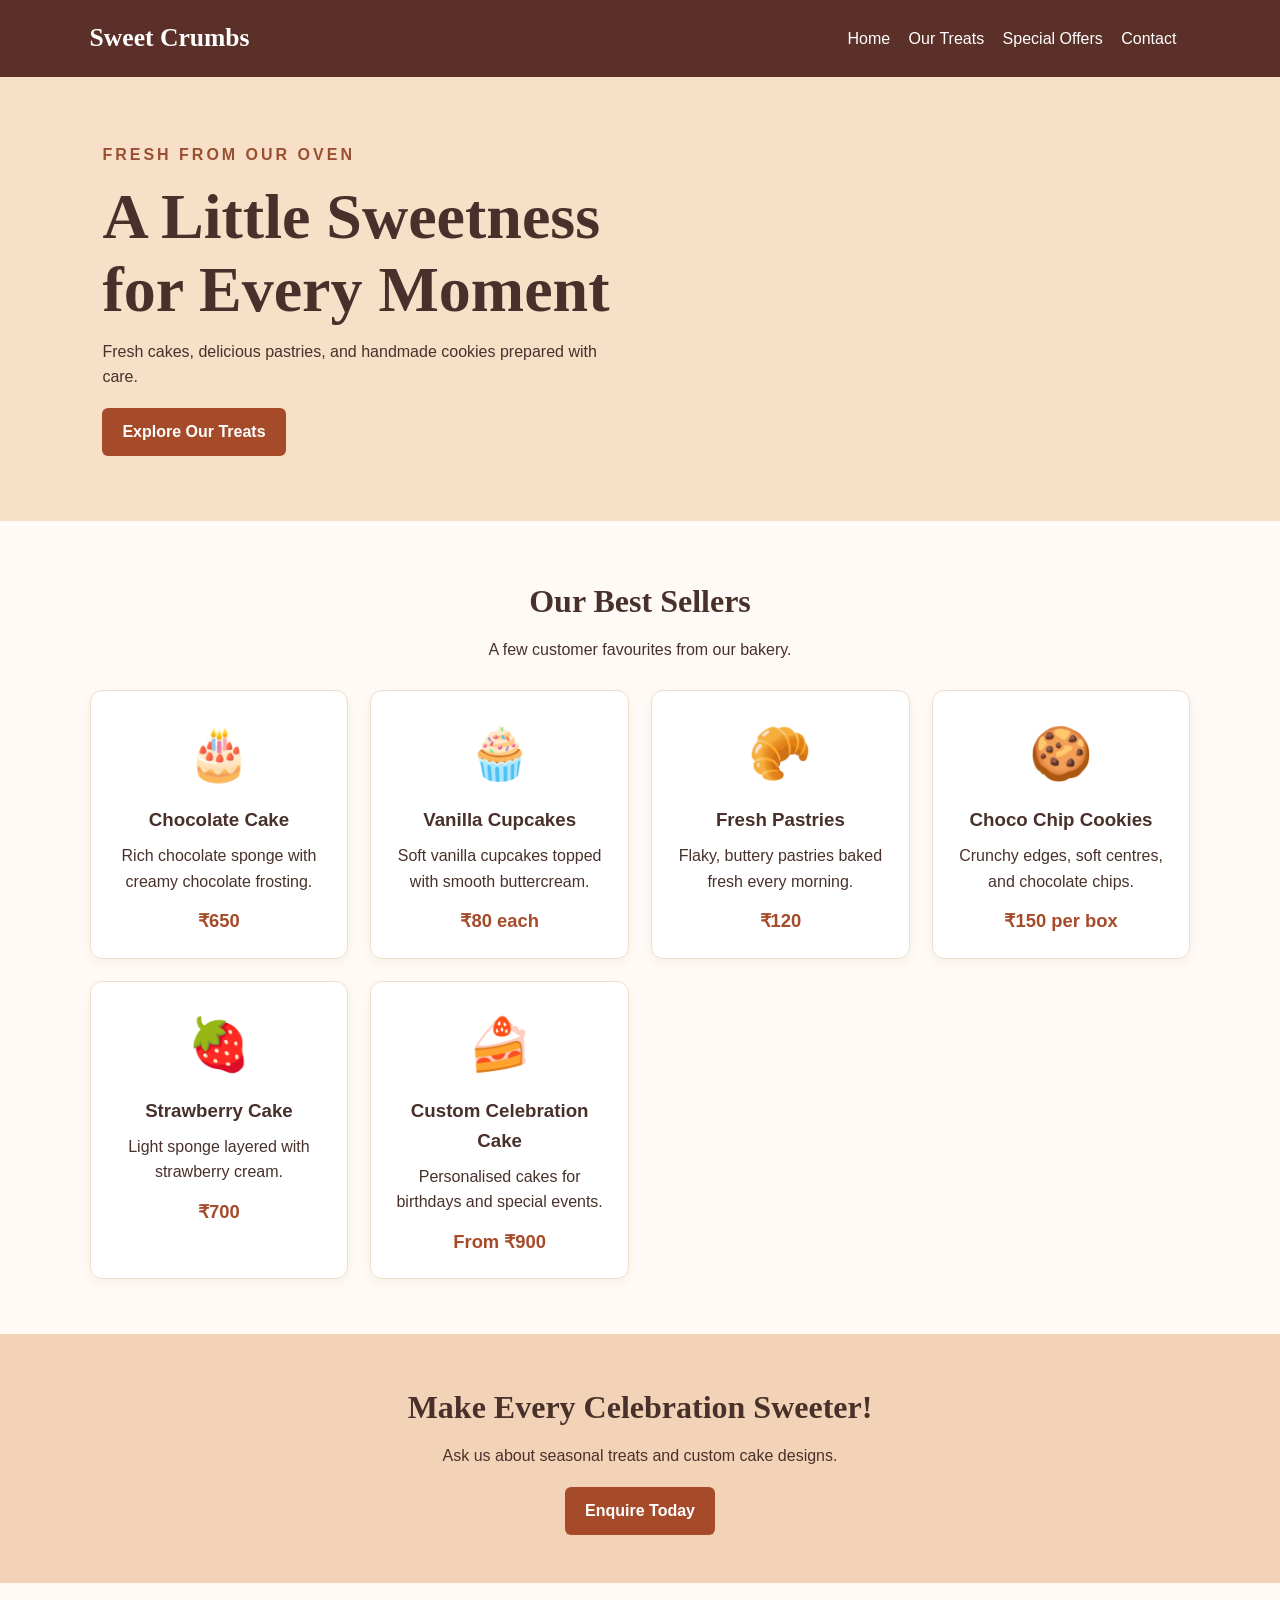
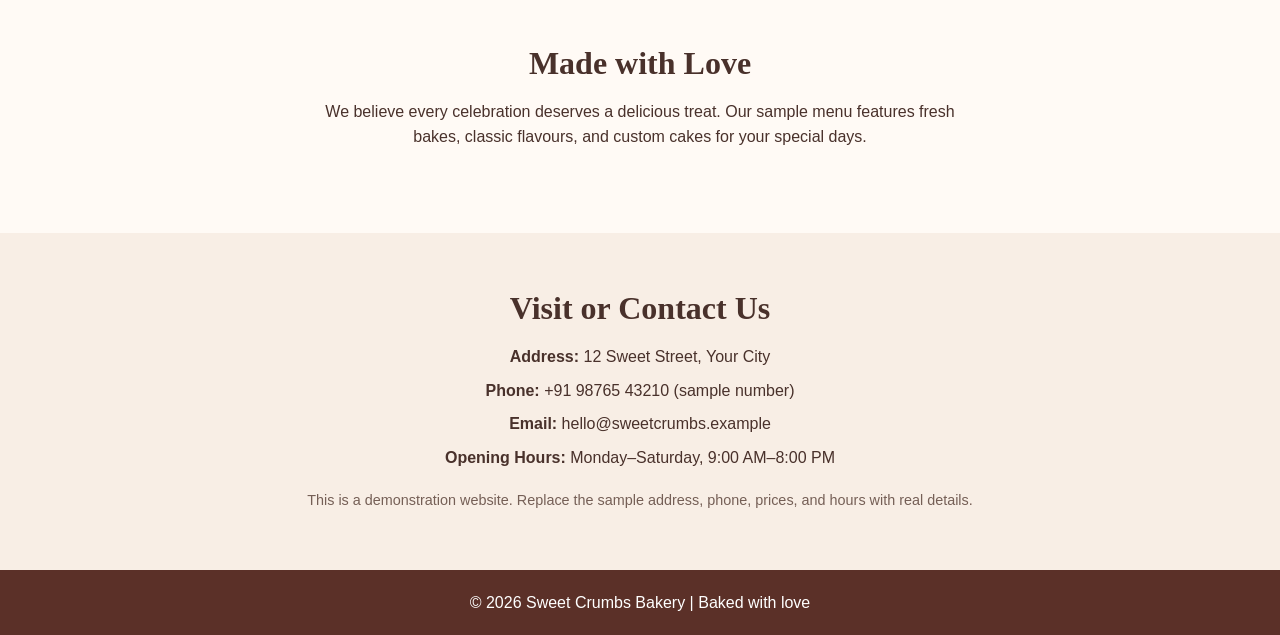
==== index.html @ 8edf2124 "Bakery Website" ====
<!DOCTYPE html>
<html lang="en">
<head>
    <meta charset="UTF-8">
    <meta name="viewport" content="width=device-width, initial-scale=1.0">
    <title>Sweet Crumbs Bakery</title>
    <link rel="stylesheet" href="style.css">
</head>
<body>
    <header class="header">
        <nav class="navbar">
            <a class="logo" href="#home">Sweet Crumbs</a>
            <div>
                <a href="#home">Home</a>
                <a href="#products">Our Treats</a>
                <a href="#offers">Special Offers</a>
                <a href="#contact">Contact</a>
            </div>
        </nav>
    </header>

    <main>
        <section id="home" class="hero">
            <div class="hero-content">
                <p class="tagline">FRESH FROM OUR OVEN</p>
                <h1>A Little Sweetness<br>for Every Moment</h1>
                <p>Fresh cakes, delicious pastries, and handmade cookies prepared with care.</p>
                <a class="button" href="#products">Explore Our Treats</a>
            </div>
        </section>

        <section id="products" class="section">
            <h2>Our Best Sellers</h2>
            <p class="intro">A few customer favourites from our bakery.</p>
            <div class="product-grid">
                <article class="product-card">
                    <div class="product-emoji" aria-hidden="true">🎂</div>
                    <h3>Chocolate Cake</h3>
                    <p>Rich chocolate sponge with creamy chocolate frosting.</p>
                    <p class="price">₹650</p>
                </article>
                <article class="product-card">
                    <div class="product-emoji" aria-hidden="true">🧁</div>
                    <h3>Vanilla Cupcakes</h3>
                    <p>Soft vanilla cupcakes topped with smooth buttercream.</p>
                    <p class="price">₹80 each</p>
                </article>
                <article class="product-card">
                    <div class="product-emoji" aria-hidden="true">🥐</div>
                    <h3>Fresh Pastries</h3>
                    <p>Flaky, buttery pastries baked fresh every morning.</p>
                    <p class="price">₹120</p>
                </article>
                <article class="product-card">
                    <div class="product-emoji" aria-hidden="true">🍪</div>
                    <h3>Choco Chip Cookies</h3>
                    <p>Crunchy edges, soft centres, and chocolate chips.</p>
                    <p class="price">₹150 per box</p>
                </article>
                <article class="product-card">
                    <div class="product-emoji" aria-hidden="true">🍓</div>
                    <h3>Strawberry Cake</h3>
                    <p>Light sponge layered with strawberry cream.</p>
                    <p class="price">₹700</p>
                </article>
                <article class="product-card">
                    <div class="product-emoji" aria-hidden="true">🍰</div>
                    <h3>Custom Celebration Cake</h3>
                    <p>Personalised cakes for birthdays and special events.</p>
                    <p class="price">From ₹900</p>
                </article>
            </div>
        </section>

        <section id="offers" class="offer">
            <h2>Make Every Celebration Sweeter!</h2>
            <p>Ask us about seasonal treats and custom cake designs.</p>
            <a class="button" href="#contact">Enquire Today</a>
        </section>

        <section class="section">
            <h2>Made with Love</h2>
            <p class="intro">We believe every celebration deserves a delicious treat. Our sample menu features fresh bakes, classic flavours, and custom cakes for your special days.</p>
        </section>

        <section id="contact" class="contact">
            <h2>Visit or Contact Us</h2>
            <p><strong>Address:</strong> 12 Sweet Street, Your City</p>
            <p><strong>Phone:</strong> +91 98765 43210 (sample number)</p>
            <p><strong>Email:</strong> hello@sweetcrumbs.example</p>
            <p><strong>Opening Hours:</strong> Monday–Saturday, 9:00 AM–8:00 PM</p>
            <p class="note">This is a demonstration website. Replace the sample address, phone, prices, and hours with real details.</p>
        </section>
    </main>

    <footer><p>© 2026 Sweet Crumbs Bakery | Baked with love</p></footer>
</body>
</html>
---- style.css ----
* { box-sizing: border-box; margin: 0; padding: 0; }
html { scroll-behavior: smooth; }
body {
    font-family: Arial, sans-serif;
    line-height: 1.6;
    color: #49312b;
    background: #fffaf5;
}
.header { background: #5b3028; }
.navbar {
    display: flex;
    justify-content: space-between;
    align-items: center;
    flex-wrap: wrap;
    gap: 14px;
    padding: 18px 7%;
}
.logo { font-family: Georgia, serif; font-size: 1.6rem; font-weight: bold; }
.navbar a { color: white; text-decoration: none; margin-right: 14px; }
.navbar a:hover { color: #ffd6a5; }
.hero {
    min-height: 390px;
    display: flex;
    align-items: center;
    padding: 65px 8%;
    background: linear-gradient(90deg, #f8dfc8, #f8dfc8dd), #f8dfc8;
}
.hero-content { max-width: 650px; }
.tagline { color: #9a4f32; letter-spacing: 3px; font-weight: bold; }
.hero h1 { font-family: Georgia, serif; font-size: clamp(2.4rem, 6vw, 4rem); line-height: 1.15; margin: 12px 0; }
.hero-content > p:not(.tagline) { max-width: 500px; }
.button {
    display: inline-block;
    margin-top: 18px;
    padding: 11px 20px;
    border-radius: 6px;
    background: #a64b2a;
    color: white;
    text-decoration: none;
    font-weight: bold;
}
.button:hover { background: #74321f; }
.section { padding: 55px 7%; }
.section h2, .contact h2, .offer h2 {
    text-align: center;
    font-family: Georgia, serif;
    font-size: 2rem;
    margin-bottom: 10px;
}
.intro { text-align: center; max-width: 650px; margin: 0 auto 28px; }
.product-grid {
    display: grid;
    grid-template-columns: repeat(auto-fit, minmax(220px, 1fr));
    gap: 22px;
}
.product-card {
    padding: 22px;
    text-align: center;
    background: white;
    border: 1px solid #f0ddce;
    border-radius: 12px;
    box-shadow: 0 4px 12px #5b30280c;
    transition: transform 0.2s, box-shadow 0.2s;
}
.product-card:hover { transform: translateY(-5px); box-shadow: 0 8px 18px #5b302820; }
.product-emoji { font-size: 3.2rem; margin-bottom: 10px; }
.product-card h3 { margin-bottom: 8px; }
.price { margin-top: 12px; color: #a64b2a; font-size: 1.15rem; font-weight: bold; }
.offer { text-align: center; padding: 48px 20px; background: #f3d3b7; }
.offer p { margin-top: 10px; }
.contact { padding: 50px 7%; text-align: center; background: #f8eee5; }
.contact p { margin: 8px 0; }
.note { color: #755f56; font-size: 0.9rem; margin-top: 18px !important; }
footer { padding: 20px; text-align: center; color: white; background: #5b3028; }
@media (max-width: 600px) {
    .navbar { justify-content: center; text-align: center; }
    .navbar div { line-height: 2.2; }
    .hero { padding: 55px 7%; }
}
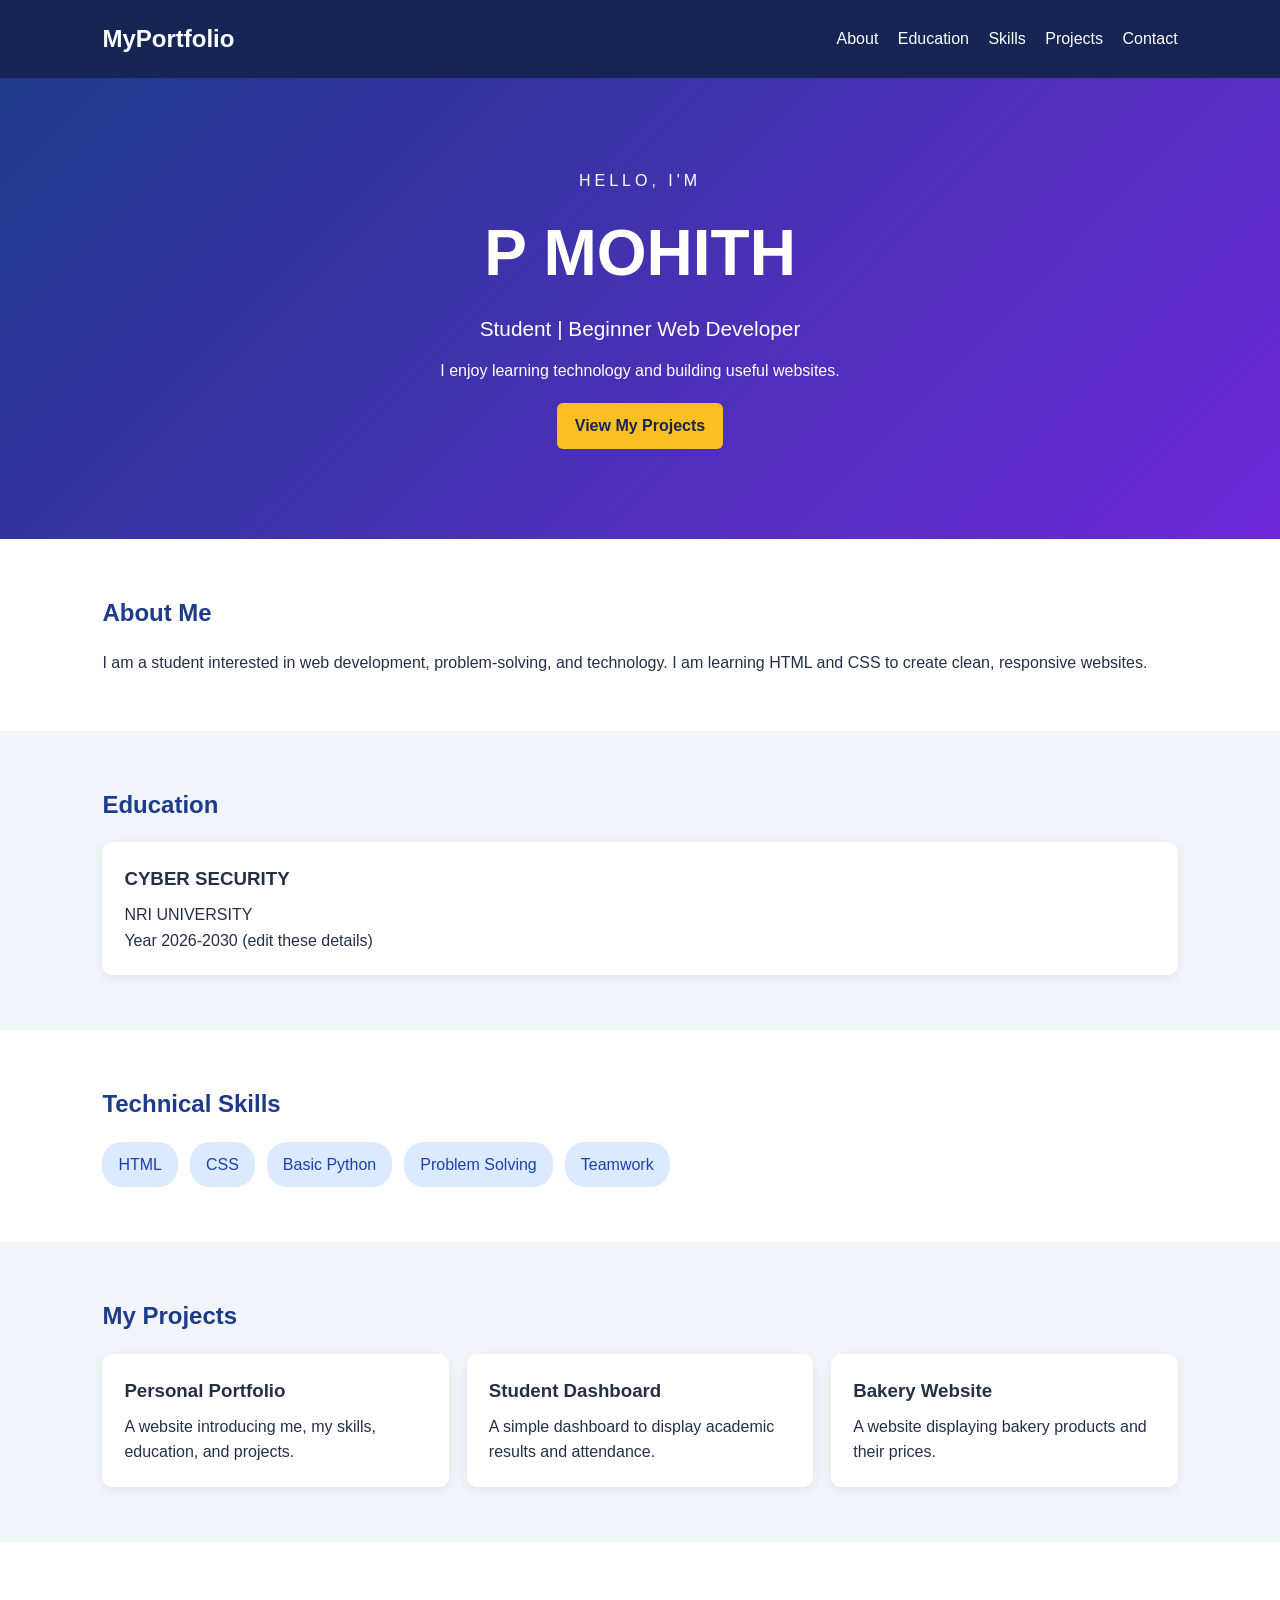
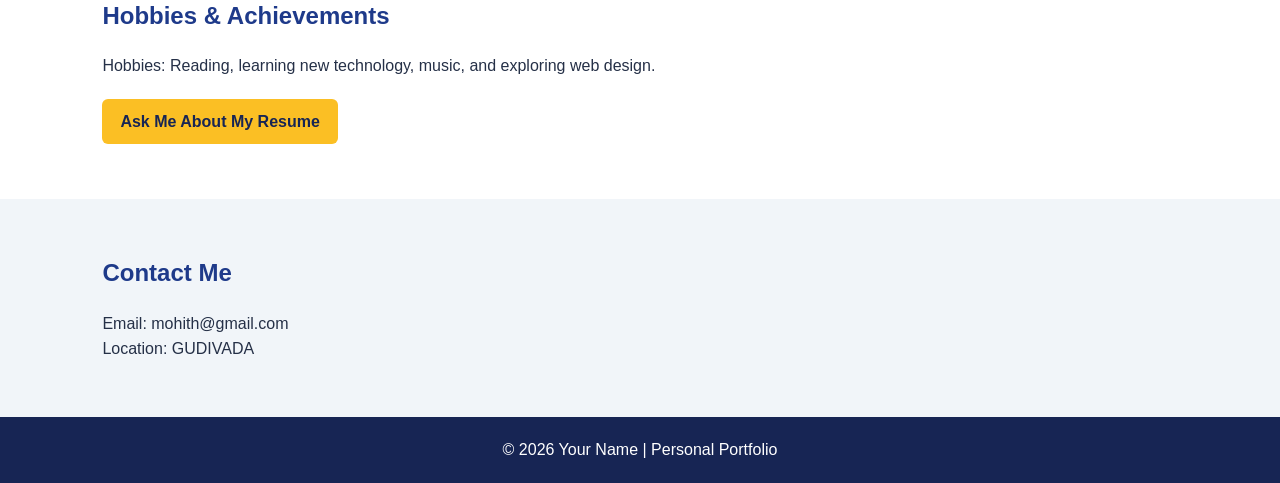
==== commit 8132068a: "Personal_portfolio" ====
--- a/index.html
+++ b/index.html
@@ -3,96 +3,84 @@
 <head>
     <meta charset="UTF-8">
     <meta name="viewport" content="width=device-width, initial-scale=1.0">
-    <title>Sweet Crumbs Bakery</title>
+    <title>My Personal Portfolio</title>
     <link rel="stylesheet" href="style.css">
 </head>
 <body>
-    <header class="header">
+    <header>
         <nav class="navbar">
-            <a class="logo" href="#home">Sweet Crumbs</a>
+            <h2>MyPortfolio</h2>
             <div>
-                <a href="#home">Home</a>
-                <a href="#products">Our Treats</a>
-                <a href="#offers">Special Offers</a>
+                <a href="#about">About</a>
+                <a href="#education">Education</a>
+                <a href="#skills">Skills</a>
+                <a href="#projects">Projects</a>
                 <a href="#contact">Contact</a>
             </div>
         </nav>
+        <section class="hero">
+            <p class="eyebrow">HELLO, I'M</p>
+            <h1>P MOHITH</h1>
+            <h2>Student | Beginner Web Developer</h2>
+            <p>I enjoy learning technology and building useful websites.</p>
+            <a class="button" href="#projects">View My Projects</a>
+        </section>
     </header>
 
     <main>
-        <section id="home" class="hero">
-            <div class="hero-content">
-                <p class="tagline">FRESH FROM OUR OVEN</p>
-                <h1>A Little Sweetness<br>for Every Moment</h1>
-                <p>Fresh cakes, delicious pastries, and handmade cookies prepared with care.</p>
-                <a class="button" href="#products">Explore Our Treats</a>
+        <section id="about" class="section">
+            <h2>About Me</h2>
+            <p>I am a student interested in web development, problem-solving, and technology. I am learning HTML and CSS to create clean, responsive websites.</p>
+        </section>
+
+        <section id="education" class="section shaded">
+            <h2>Education</h2>
+            <div class="card">
+                <h3>CYBER SECURITY </h3>
+                <p>NRI UNIVERSITY</p>
+                <p>Year 2026-2030 (edit these details)</p>
             </div>
         </section>
 
-        <section id="products" class="section">
-            <h2>Our Best Sellers</h2>
-            <p class="intro">A few customer favourites from our bakery.</p>
-            <div class="product-grid">
-                <article class="product-card">
-                    <div class="product-emoji" aria-hidden="true">🎂</div>
-                    <h3>Chocolate Cake</h3>
-                    <p>Rich chocolate sponge with creamy chocolate frosting.</p>
-                    <p class="price">₹650</p>
+        <section id="skills" class="section">
+            <h2>Technical Skills</h2>
+            <div class="skill-list">
+                <span>HTML</span><span>CSS</span><span>Basic Python</span>
+                <span>Problem Solving</span><span>Teamwork</span>
+            </div>
+        </section>
+
+        <section id="projects" class="section shaded">
+            <h2>My Projects</h2>
+            <div class="cards">
+                <article class="card">
+                    <h3>Personal Portfolio</h3>
+                    <p>A website introducing me, my skills, education, and projects.</p>
                 </article>
-                <article class="product-card">
-                    <div class="product-emoji" aria-hidden="true">🧁</div>
-                    <h3>Vanilla Cupcakes</h3>
-                    <p>Soft vanilla cupcakes topped with smooth buttercream.</p>
-                    <p class="price">₹80 each</p>
+                <article class="card">
+                    <h3>Student Dashboard</h3>
+                    <p>A simple dashboard to display academic results and attendance.</p>
                 </article>
-                <article class="product-card">
-                    <div class="product-emoji" aria-hidden="true">🥐</div>
-                    <h3>Fresh Pastries</h3>
-                    <p>Flaky, buttery pastries baked fresh every morning.</p>
-                    <p class="price">₹120</p>
-                </article>
-                <article class="product-card">
-                    <div class="product-emoji" aria-hidden="true">🍪</div>
-                    <h3>Choco Chip Cookies</h3>
-                    <p>Crunchy edges, soft centres, and chocolate chips.</p>
-                    <p class="price">₹150 per box</p>
-                </article>
-                <article class="product-card">
-                    <div class="product-emoji" aria-hidden="true">🍓</div>
-                    <h3>Strawberry Cake</h3>
-                    <p>Light sponge layered with strawberry cream.</p>
-                    <p class="price">₹700</p>
-                </article>
-                <article class="product-card">
-                    <div class="product-emoji" aria-hidden="true">🍰</div>
-                    <h3>Custom Celebration Cake</h3>
-                    <p>Personalised cakes for birthdays and special events.</p>
-                    <p class="price">From ₹900</p>
+                <article class="card">
+                    <h3>Bakery Website</h3>
+                    <p>A website displaying bakery products and their prices.</p>
                 </article>
             </div>
         </section>
 
-        <section id="offers" class="offer">
-            <h2>Make Every Celebration Sweeter!</h2>
-            <p>Ask us about seasonal treats and custom cake designs.</p>
-            <a class="button" href="#contact">Enquire Today</a>
+        <section class="section">
+            <h2>Hobbies & Achievements</h2>
+            <p>Hobbies: Reading, learning new technology, music, and exploring web design.</p>
+            <p><a class="button" href="#contact">Ask Me About My Resume</a></p>
         </section>
 
-        <section class="section">
-            <h2>Made with Love</h2>
-            <p class="intro">We believe every celebration deserves a delicious treat. Our sample menu features fresh bakes, classic flavours, and custom cakes for your special days.</p>
-        </section>
-
-        <section id="contact" class="contact">
-            <h2>Visit or Contact Us</h2>
-            <p><strong>Address:</strong> 12 Sweet Street, Your City</p>
-            <p><strong>Phone:</strong> +91 98765 43210 (sample number)</p>
-            <p><strong>Email:</strong> hello@sweetcrumbs.example</p>
-            <p><strong>Opening Hours:</strong> Monday–Saturday, 9:00 AM–8:00 PM</p>
-            <p class="note">This is a demonstration website. Replace the sample address, phone, prices, and hours with real details.</p>
+        <section id="contact" class="section shaded">
+            <h2>Contact Me</h2>
+            <p>Email: mohith@gmail.com</p>
+            <p>Location: GUDIVADA</p>
         </section>
     </main>
 
-    <footer><p>© 2026 Sweet Crumbs Bakery | Baked with love</p></footer>
+    <footer><p>© 2026 Your Name | Personal Portfolio</p></footer>
 </body>
 </html>
--- a/style.css
+++ b/style.css
@@ -1,79 +1,77 @@
-* { box-sizing: border-box; margin: 0; padding: 0; }
+/* Basic page styles */
+* {
+    box-sizing: border-box;
+    margin: 0;
+    padding: 0;
+}
 html { scroll-behavior: smooth; }
 body {
     font-family: Arial, sans-serif;
     line-height: 1.6;
-    color: #49312b;
-    background: #fffaf5;
+    color: #253047;
+    background: #ffffff;
 }
-.header { background: #5b3028; }
 .navbar {
     display: flex;
     justify-content: space-between;
     align-items: center;
     flex-wrap: wrap;
-    gap: 14px;
-    padding: 18px 7%;
+    gap: 15px;
+    padding: 20px 8%;
+    background: #172554;
+    color: white;
 }
-.logo { font-family: Georgia, serif; font-size: 1.6rem; font-weight: bold; }
-.navbar a { color: white; text-decoration: none; margin-right: 14px; }
-.navbar a:hover { color: #ffd6a5; }
+.navbar a {
+    color: white;
+    text-decoration: none;
+    margin-left: 15px;
+}
+.navbar a:hover { color: #93c5fd; }
 .hero {
-    min-height: 390px;
-    display: flex;
-    align-items: center;
-    padding: 65px 8%;
-    background: linear-gradient(90deg, #f8dfc8, #f8dfc8dd), #f8dfc8;
+    text-align: center;
+    padding: 90px 20px;
+    color: white;
+    background: linear-gradient(135deg, #1e3a8a, #6d28d9);
 }
-.hero-content { max-width: 650px; }
-.tagline { color: #9a4f32; letter-spacing: 3px; font-weight: bold; }
-.hero h1 { font-family: Georgia, serif; font-size: clamp(2.4rem, 6vw, 4rem); line-height: 1.15; margin: 12px 0; }
-.hero-content > p:not(.tagline) { max-width: 500px; }
+.hero h1 { font-size: clamp(2.5rem, 7vw, 4rem); margin: 8px 0; }
+.hero h2 { font-size: 1.3rem; font-weight: normal; margin-bottom: 12px; }
+.eyebrow { letter-spacing: 4px; }
 .button {
     display: inline-block;
-    margin-top: 18px;
-    padding: 11px 20px;
+    margin-top: 20px;
+    padding: 10px 18px;
     border-radius: 6px;
-    background: #a64b2a;
-    color: white;
+    background: #fbbf24;
+    color: #172554;
+    font-weight: bold;
     text-decoration: none;
-    font-weight: bold;
 }
-.button:hover { background: #74321f; }
-.section { padding: 55px 7%; }
-.section h2, .contact h2, .offer h2 {
-    text-align: center;
-    font-family: Georgia, serif;
-    font-size: 2rem;
-    margin-bottom: 10px;
-}
-.intro { text-align: center; max-width: 650px; margin: 0 auto 28px; }
-.product-grid {
+.button:hover { background: #fde68a; }
+.section { padding: 55px 8%; }
+.section h2 { color: #1e3a8a; margin-bottom: 18px; }
+.shaded { background: #f1f5f9; }
+.cards {
     display: grid;
     grid-template-columns: repeat(auto-fit, minmax(220px, 1fr));
-    gap: 22px;
+    gap: 18px;
 }
-.product-card {
+.card {
+    background: white;
     padding: 22px;
-    text-align: center;
-    background: white;
-    border: 1px solid #f0ddce;
-    border-radius: 12px;
-    box-shadow: 0 4px 12px #5b30280c;
-    transition: transform 0.2s, box-shadow 0.2s;
+    border-radius: 10px;
+    box-shadow: 0 4px 12px #00000010;
 }
-.product-card:hover { transform: translateY(-5px); box-shadow: 0 8px 18px #5b302820; }
-.product-emoji { font-size: 3.2rem; margin-bottom: 10px; }
-.product-card h3 { margin-bottom: 8px; }
-.price { margin-top: 12px; color: #a64b2a; font-size: 1.15rem; font-weight: bold; }
-.offer { text-align: center; padding: 48px 20px; background: #f3d3b7; }
-.offer p { margin-top: 10px; }
-.contact { padding: 50px 7%; text-align: center; background: #f8eee5; }
-.contact p { margin: 8px 0; }
-.note { color: #755f56; font-size: 0.9rem; margin-top: 18px !important; }
-footer { padding: 20px; text-align: center; color: white; background: #5b3028; }
+.card h3 { margin-bottom: 8px; }
+.skill-list { display: flex; flex-wrap: wrap; gap: 12px; }
+.skill-list span {
+    background: #dbeafe;
+    color: #1e40af;
+    padding: 10px 16px;
+    border-radius: 20px;
+}
+footer { text-align: center; padding: 20px; background: #172554; color: white; }
 @media (max-width: 600px) {
     .navbar { justify-content: center; text-align: center; }
-    .navbar div { line-height: 2.2; }
-    .hero { padding: 55px 7%; }
+    .navbar a { display: inline-block; margin: 5px; }
+    .hero { padding: 65px 18px; }
 }
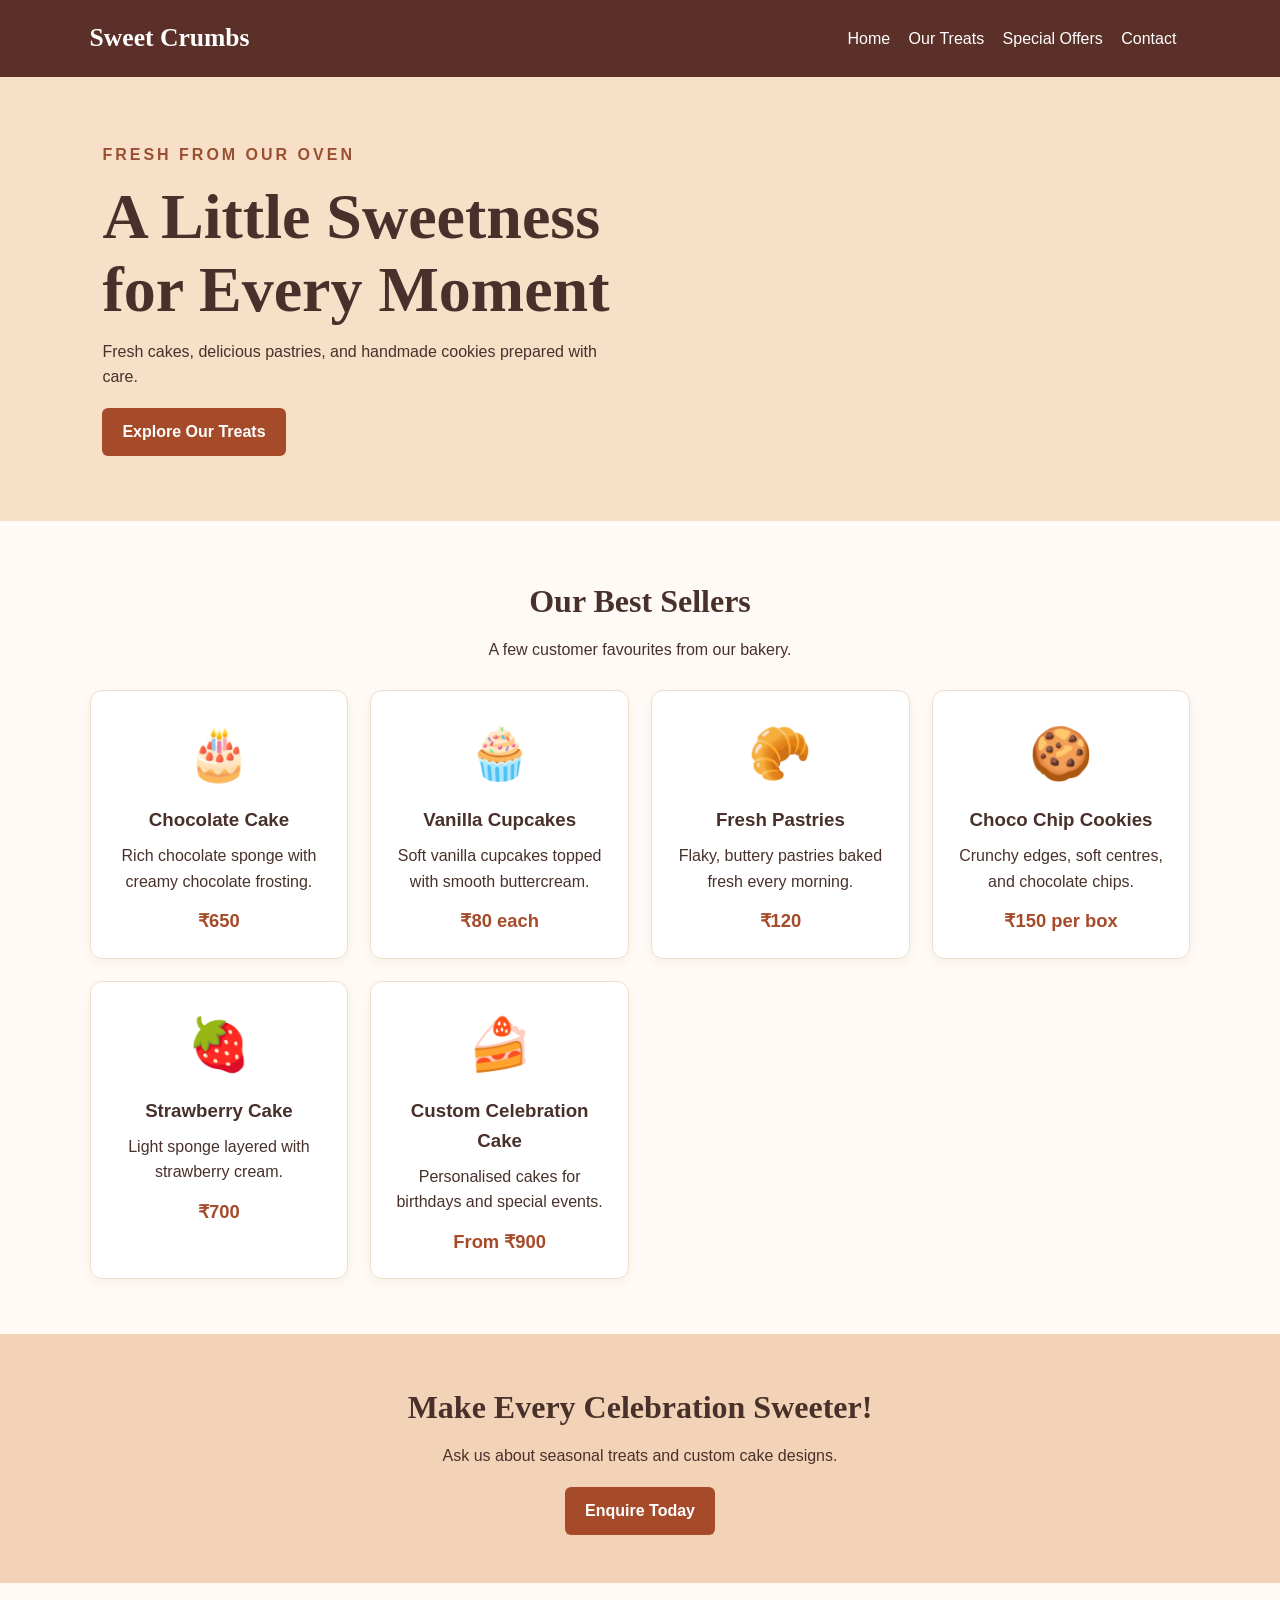
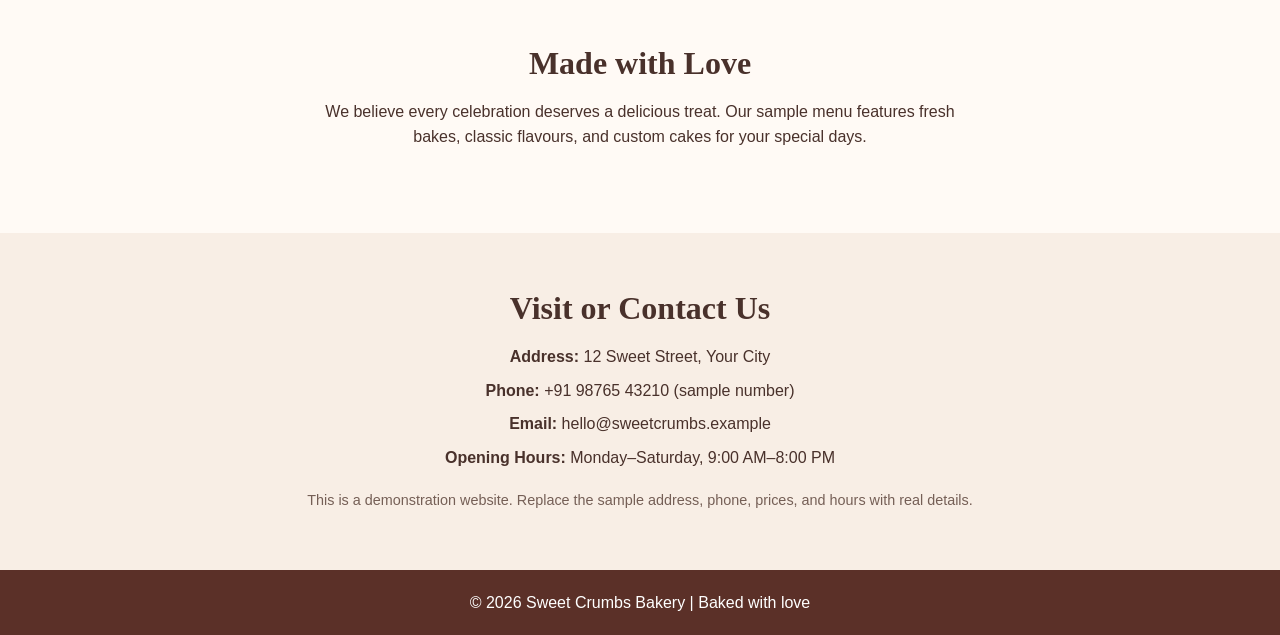
==== commit b5149525: "Bakery-Website" ====
--- a/index.html
+++ b/index.html
@@ -3,84 +3,96 @@
 <head>
     <meta charset="UTF-8">
     <meta name="viewport" content="width=device-width, initial-scale=1.0">
-    <title>My Personal Portfolio</title>
+    <title>Sweet Crumbs Bakery</title>
     <link rel="stylesheet" href="style.css">
 </head>
 <body>
-    <header>
+    <header class="header">
         <nav class="navbar">
-            <h2>MyPortfolio</h2>
+            <a class="logo" href="#home">Sweet Crumbs</a>
             <div>
-                <a href="#about">About</a>
-                <a href="#education">Education</a>
-                <a href="#skills">Skills</a>
-                <a href="#projects">Projects</a>
+                <a href="#home">Home</a>
+                <a href="#products">Our Treats</a>
+                <a href="#offers">Special Offers</a>
                 <a href="#contact">Contact</a>
             </div>
         </nav>
-        <section class="hero">
-            <p class="eyebrow">HELLO, I'M</p>
-            <h1>P MOHITH</h1>
-            <h2>Student | Beginner Web Developer</h2>
-            <p>I enjoy learning technology and building useful websites.</p>
-            <a class="button" href="#projects">View My Projects</a>
-        </section>
     </header>
 
     <main>
-        <section id="about" class="section">
-            <h2>About Me</h2>
-            <p>I am a student interested in web development, problem-solving, and technology. I am learning HTML and CSS to create clean, responsive websites.</p>
-        </section>
-
-        <section id="education" class="section shaded">
-            <h2>Education</h2>
-            <div class="card">
-                <h3>CYBER SECURITY </h3>
-                <p>NRI UNIVERSITY</p>
-                <p>Year 2026-2030 (edit these details)</p>
+        <section id="home" class="hero">
+            <div class="hero-content">
+                <p class="tagline">FRESH FROM OUR OVEN</p>
+                <h1>A Little Sweetness<br>for Every Moment</h1>
+                <p>Fresh cakes, delicious pastries, and handmade cookies prepared with care.</p>
+                <a class="button" href="#products">Explore Our Treats</a>
             </div>
         </section>
 
-        <section id="skills" class="section">
-            <h2>Technical Skills</h2>
-            <div class="skill-list">
-                <span>HTML</span><span>CSS</span><span>Basic Python</span>
-                <span>Problem Solving</span><span>Teamwork</span>
-            </div>
-        </section>
-
-        <section id="projects" class="section shaded">
-            <h2>My Projects</h2>
-            <div class="cards">
-                <article class="card">
-                    <h3>Personal Portfolio</h3>
-                    <p>A website introducing me, my skills, education, and projects.</p>
+        <section id="products" class="section">
+            <h2>Our Best Sellers</h2>
+            <p class="intro">A few customer favourites from our bakery.</p>
+            <div class="product-grid">
+                <article class="product-card">
+                    <div class="product-emoji" aria-hidden="true">🎂</div>
+                    <h3>Chocolate Cake</h3>
+                    <p>Rich chocolate sponge with creamy chocolate frosting.</p>
+                    <p class="price">₹650</p>
                 </article>
-                <article class="card">
-                    <h3>Student Dashboard</h3>
-                    <p>A simple dashboard to display academic results and attendance.</p>
+                <article class="product-card">
+                    <div class="product-emoji" aria-hidden="true">🧁</div>
+                    <h3>Vanilla Cupcakes</h3>
+                    <p>Soft vanilla cupcakes topped with smooth buttercream.</p>
+                    <p class="price">₹80 each</p>
                 </article>
-                <article class="card">
-                    <h3>Bakery Website</h3>
-                    <p>A website displaying bakery products and their prices.</p>
+                <article class="product-card">
+                    <div class="product-emoji" aria-hidden="true">🥐</div>
+                    <h3>Fresh Pastries</h3>
+                    <p>Flaky, buttery pastries baked fresh every morning.</p>
+                    <p class="price">₹120</p>
+                </article>
+                <article class="product-card">
+                    <div class="product-emoji" aria-hidden="true">🍪</div>
+                    <h3>Choco Chip Cookies</h3>
+                    <p>Crunchy edges, soft centres, and chocolate chips.</p>
+                    <p class="price">₹150 per box</p>
+                </article>
+                <article class="product-card">
+                    <div class="product-emoji" aria-hidden="true">🍓</div>
+                    <h3>Strawberry Cake</h3>
+                    <p>Light sponge layered with strawberry cream.</p>
+                    <p class="price">₹700</p>
+                </article>
+                <article class="product-card">
+                    <div class="product-emoji" aria-hidden="true">🍰</div>
+                    <h3>Custom Celebration Cake</h3>
+                    <p>Personalised cakes for birthdays and special events.</p>
+                    <p class="price">From ₹900</p>
                 </article>
             </div>
         </section>
 
-        <section class="section">
-            <h2>Hobbies & Achievements</h2>
-            <p>Hobbies: Reading, learning new technology, music, and exploring web design.</p>
-            <p><a class="button" href="#contact">Ask Me About My Resume</a></p>
+        <section id="offers" class="offer">
+            <h2>Make Every Celebration Sweeter!</h2>
+            <p>Ask us about seasonal treats and custom cake designs.</p>
+            <a class="button" href="#contact">Enquire Today</a>
         </section>
 
-        <section id="contact" class="section shaded">
-            <h2>Contact Me</h2>
-            <p>Email: mohith@gmail.com</p>
-            <p>Location: GUDIVADA</p>
+        <section class="section">
+            <h2>Made with Love</h2>
+            <p class="intro">We believe every celebration deserves a delicious treat. Our sample menu features fresh bakes, classic flavours, and custom cakes for your special days.</p>
+        </section>
+
+        <section id="contact" class="contact">
+            <h2>Visit or Contact Us</h2>
+            <p><strong>Address:</strong> 12 Sweet Street, Your City</p>
+            <p><strong>Phone:</strong> +91 98765 43210 (sample number)</p>
+            <p><strong>Email:</strong> hello@sweetcrumbs.example</p>
+            <p><strong>Opening Hours:</strong> Monday–Saturday, 9:00 AM–8:00 PM</p>
+            <p class="note">This is a demonstration website. Replace the sample address, phone, prices, and hours with real details.</p>
         </section>
     </main>
 
-    <footer><p>© 2026 Your Name | Personal Portfolio</p></footer>
+    <footer><p>© 2026 Sweet Crumbs Bakery | Baked with love</p></footer>
 </body>
 </html>
--- a/style.css
+++ b/style.css
@@ -1,77 +1,79 @@
-/* Basic page styles */
-* {
-    box-sizing: border-box;
-    margin: 0;
-    padding: 0;
-}
+* { box-sizing: border-box; margin: 0; padding: 0; }
 html { scroll-behavior: smooth; }
 body {
     font-family: Arial, sans-serif;
     line-height: 1.6;
-    color: #253047;
-    background: #ffffff;
+    color: #49312b;
+    background: #fffaf5;
 }
+.header { background: #5b3028; }
 .navbar {
     display: flex;
     justify-content: space-between;
     align-items: center;
     flex-wrap: wrap;
-    gap: 15px;
-    padding: 20px 8%;
-    background: #172554;
-    color: white;
+    gap: 14px;
+    padding: 18px 7%;
 }
-.navbar a {
+.logo { font-family: Georgia, serif; font-size: 1.6rem; font-weight: bold; }
+.navbar a { color: white; text-decoration: none; margin-right: 14px; }
+.navbar a:hover { color: #ffd6a5; }
+.hero {
+    min-height: 390px;
+    display: flex;
+    align-items: center;
+    padding: 65px 8%;
+    background: linear-gradient(90deg, #f8dfc8, #f8dfc8dd), #f8dfc8;
+}
+.hero-content { max-width: 650px; }
+.tagline { color: #9a4f32; letter-spacing: 3px; font-weight: bold; }
+.hero h1 { font-family: Georgia, serif; font-size: clamp(2.4rem, 6vw, 4rem); line-height: 1.15; margin: 12px 0; }
+.hero-content > p:not(.tagline) { max-width: 500px; }
+.button {
+    display: inline-block;
+    margin-top: 18px;
+    padding: 11px 20px;
+    border-radius: 6px;
+    background: #a64b2a;
     color: white;
     text-decoration: none;
-    margin-left: 15px;
+    font-weight: bold;
 }
-.navbar a:hover { color: #93c5fd; }
-.hero {
+.button:hover { background: #74321f; }
+.section { padding: 55px 7%; }
+.section h2, .contact h2, .offer h2 {
     text-align: center;
-    padding: 90px 20px;
-    color: white;
-    background: linear-gradient(135deg, #1e3a8a, #6d28d9);
+    font-family: Georgia, serif;
+    font-size: 2rem;
+    margin-bottom: 10px;
 }
-.hero h1 { font-size: clamp(2.5rem, 7vw, 4rem); margin: 8px 0; }
-.hero h2 { font-size: 1.3rem; font-weight: normal; margin-bottom: 12px; }
-.eyebrow { letter-spacing: 4px; }
-.button {
-    display: inline-block;
-    margin-top: 20px;
-    padding: 10px 18px;
-    border-radius: 6px;
-    background: #fbbf24;
-    color: #172554;
-    font-weight: bold;
-    text-decoration: none;
-}
-.button:hover { background: #fde68a; }
-.section { padding: 55px 8%; }
-.section h2 { color: #1e3a8a; margin-bottom: 18px; }
-.shaded { background: #f1f5f9; }
-.cards {
+.intro { text-align: center; max-width: 650px; margin: 0 auto 28px; }
+.product-grid {
     display: grid;
     grid-template-columns: repeat(auto-fit, minmax(220px, 1fr));
-    gap: 18px;
+    gap: 22px;
 }
-.card {
+.product-card {
+    padding: 22px;
+    text-align: center;
     background: white;
-    padding: 22px;
-    border-radius: 10px;
-    box-shadow: 0 4px 12px #00000010;
+    border: 1px solid #f0ddce;
+    border-radius: 12px;
+    box-shadow: 0 4px 12px #5b30280c;
+    transition: transform 0.2s, box-shadow 0.2s;
 }
-.card h3 { margin-bottom: 8px; }
-.skill-list { display: flex; flex-wrap: wrap; gap: 12px; }
-.skill-list span {
-    background: #dbeafe;
-    color: #1e40af;
-    padding: 10px 16px;
-    border-radius: 20px;
-}
-footer { text-align: center; padding: 20px; background: #172554; color: white; }
+.product-card:hover { transform: translateY(-5px); box-shadow: 0 8px 18px #5b302820; }
+.product-emoji { font-size: 3.2rem; margin-bottom: 10px; }
+.product-card h3 { margin-bottom: 8px; }
+.price { margin-top: 12px; color: #a64b2a; font-size: 1.15rem; font-weight: bold; }
+.offer { text-align: center; padding: 48px 20px; background: #f3d3b7; }
+.offer p { margin-top: 10px; }
+.contact { padding: 50px 7%; text-align: center; background: #f8eee5; }
+.contact p { margin: 8px 0; }
+.note { color: #755f56; font-size: 0.9rem; margin-top: 18px !important; }
+footer { padding: 20px; text-align: center; color: white; background: #5b3028; }
 @media (max-width: 600px) {
     .navbar { justify-content: center; text-align: center; }
-    .navbar a { display: inline-block; margin: 5px; }
-    .hero { padding: 65px 18px; }
+    .navbar div { line-height: 2.2; }
+    .hero { padding: 55px 7%; }
 }
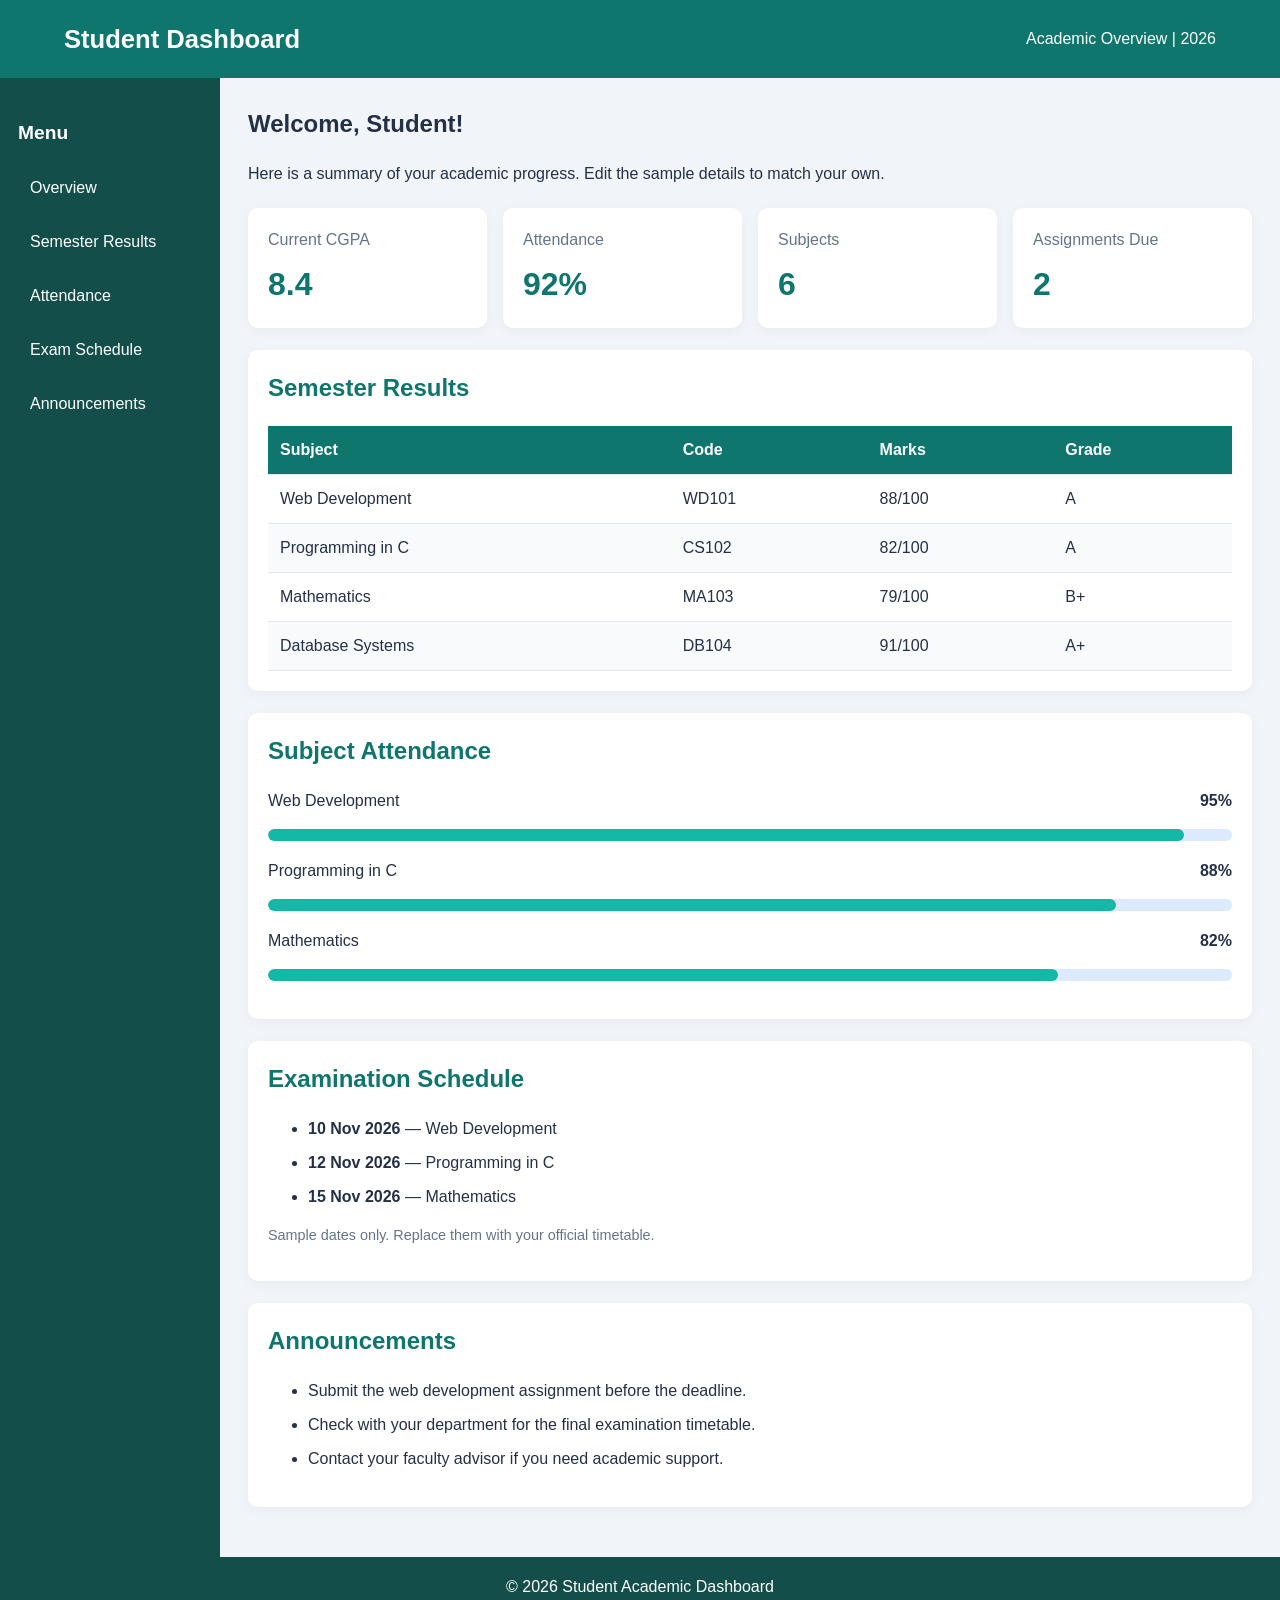
==== commit cdbc051f: "Add files via upload" ====
--- a/index.html
+++ b/index.html
@@ -3,96 +3,96 @@
 <head>
     <meta charset="UTF-8">
     <meta name="viewport" content="width=device-width, initial-scale=1.0">
-    <title>Sweet Crumbs Bakery</title>
+    <title>Student Academic Dashboard</title>
     <link rel="stylesheet" href="style.css">
 </head>
 <body>
-    <header class="header">
-        <nav class="navbar">
-            <a class="logo" href="#home">Sweet Crumbs</a>
-            <div>
-                <a href="#home">Home</a>
-                <a href="#products">Our Treats</a>
-                <a href="#offers">Special Offers</a>
-                <a href="#contact">Contact</a>
-            </div>
-        </nav>
+    <header class="topbar">
+        <h1>Student Dashboard</h1>
+        <p>Academic Overview | 2026</p>
     </header>
 
-    <main>
-        <section id="home" class="hero">
-            <div class="hero-content">
-                <p class="tagline">FRESH FROM OUR OVEN</p>
-                <h1>A Little Sweetness<br>for Every Moment</h1>
-                <p>Fresh cakes, delicious pastries, and handmade cookies prepared with care.</p>
-                <a class="button" href="#products">Explore Our Treats</a>
-            </div>
-        </section>
+    <div class="layout">
+        <aside class="sidebar">
+            <h2>Menu</h2>
+            <a href="#overview">Overview</a>
+            <a href="#results">Semester Results</a>
+            <a href="#attendance">Attendance</a>
+            <a href="#schedule">Exam Schedule</a>
+            <a href="#announcements">Announcements</a>
+        </aside>
 
-        <section id="products" class="section">
-            <h2>Our Best Sellers</h2>
-            <p class="intro">A few customer favourites from our bakery.</p>
-            <div class="product-grid">
-                <article class="product-card">
-                    <div class="product-emoji" aria-hidden="true">🎂</div>
-                    <h3>Chocolate Cake</h3>
-                    <p>Rich chocolate sponge with creamy chocolate frosting.</p>
-                    <p class="price">₹650</p>
-                </article>
-                <article class="product-card">
-                    <div class="product-emoji" aria-hidden="true">🧁</div>
-                    <h3>Vanilla Cupcakes</h3>
-                    <p>Soft vanilla cupcakes topped with smooth buttercream.</p>
-                    <p class="price">₹80 each</p>
-                </article>
-                <article class="product-card">
-                    <div class="product-emoji" aria-hidden="true">🥐</div>
-                    <h3>Fresh Pastries</h3>
-                    <p>Flaky, buttery pastries baked fresh every morning.</p>
-                    <p class="price">₹120</p>
-                </article>
-                <article class="product-card">
-                    <div class="product-emoji" aria-hidden="true">🍪</div>
-                    <h3>Choco Chip Cookies</h3>
-                    <p>Crunchy edges, soft centres, and chocolate chips.</p>
-                    <p class="price">₹150 per box</p>
-                </article>
-                <article class="product-card">
-                    <div class="product-emoji" aria-hidden="true">🍓</div>
-                    <h3>Strawberry Cake</h3>
-                    <p>Light sponge layered with strawberry cream.</p>
-                    <p class="price">₹700</p>
-                </article>
-                <article class="product-card">
-                    <div class="product-emoji" aria-hidden="true">🍰</div>
-                    <h3>Custom Celebration Cake</h3>
-                    <p>Personalised cakes for birthdays and special events.</p>
-                    <p class="price">From ₹900</p>
-                </article>
-            </div>
-        </section>
+        <main class="content">
+            <section id="overview">
+                <h2>Welcome, Student!</h2>
+                <p>Here is a summary of your academic progress. Edit the sample details to match your own.</p>
+                <div class="summary-grid">
+                    <article class="summary-card">
+                        <p>Current CGPA</p><h3>8.4</h3>
+                    </article>
+                    <article class="summary-card">
+                        <p>Attendance</p><h3>92%</h3>
+                    </article>
+                    <article class="summary-card">
+                        <p>Subjects</p><h3>6</h3>
+                    </article>
+                    <article class="summary-card">
+                        <p>Assignments Due</p><h3>2</h3>
+                    </article>
+                </div>
+            </section>
 
-        <section id="offers" class="offer">
-            <h2>Make Every Celebration Sweeter!</h2>
-            <p>Ask us about seasonal treats and custom cake designs.</p>
-            <a class="button" href="#contact">Enquire Today</a>
-        </section>
+            <section id="results" class="panel">
+                <h2>Semester Results</h2>
+                <div class="table-wrap">
+                    <table>
+                        <thead><tr><th>Subject</th><th>Code</th><th>Marks</th><th>Grade</th></tr></thead>
+                        <tbody>
+                            <tr><td>Web Development</td><td>WD101</td><td>88/100</td><td>A</td></tr>
+                            <tr><td>Programming in C</td><td>CS102</td><td>82/100</td><td>A</td></tr>
+                            <tr><td>Mathematics</td><td>MA103</td><td>79/100</td><td>B+</td></tr>
+                            <tr><td>Database Systems</td><td>DB104</td><td>91/100</td><td>A+</td></tr>
+                        </tbody>
+                    </table>
+                </div>
+            </section>
 
-        <section class="section">
-            <h2>Made with Love</h2>
-            <p class="intro">We believe every celebration deserves a delicious treat. Our sample menu features fresh bakes, classic flavours, and custom cakes for your special days.</p>
-        </section>
+            <section id="attendance" class="panel">
+                <h2>Subject Attendance</h2>
+                <div class="attendance-item">
+                    <p>Web Development <strong>95%</strong></p>
+                    <div class="track"><div class="fill" style="width:95%"></div></div>
+                </div>
+                <div class="attendance-item">
+                    <p>Programming in C <strong>88%</strong></p>
+                    <div class="track"><div class="fill" style="width:88%"></div></div>
+                </div>
+                <div class="attendance-item">
+                    <p>Mathematics <strong>82%</strong></p>
+                    <div class="track"><div class="fill" style="width:82%"></div></div>
+                </div>
+            </section>
 
-        <section id="contact" class="contact">
-            <h2>Visit or Contact Us</h2>
-            <p><strong>Address:</strong> 12 Sweet Street, Your City</p>
-            <p><strong>Phone:</strong> +91 98765 43210 (sample number)</p>
-            <p><strong>Email:</strong> hello@sweetcrumbs.example</p>
-            <p><strong>Opening Hours:</strong> Monday–Saturday, 9:00 AM–8:00 PM</p>
-            <p class="note">This is a demonstration website. Replace the sample address, phone, prices, and hours with real details.</p>
-        </section>
-    </main>
+            <section id="schedule" class="panel">
+                <h2>Examination Schedule</h2>
+                <ul class="schedule">
+                    <li><strong>10 Nov 2026</strong> — Web Development</li>
+                    <li><strong>12 Nov 2026</strong> — Programming in C</li>
+                    <li><strong>15 Nov 2026</strong> — Mathematics</li>
+                </ul>
+                <p class="note">Sample dates only. Replace them with your official timetable.</p>
+            </section>
 
-    <footer><p>© 2026 Sweet Crumbs Bakery | Baked with love</p></footer>
+            <section id="announcements" class="panel">
+                <h2>Announcements</h2>
+                <ul>
+                    <li>Submit the web development assignment before the deadline.</li>
+                    <li>Check with your department for the final examination timetable.</li>
+                    <li>Contact your faculty advisor if you need academic support.</li>
+                </ul>
+            </section>
+        </main>
+    </div>
+    <footer>© 2026 Student Academic Dashboard</footer>
 </body>
 </html>
--- a/style.css
+++ b/style.css
@@ -1,79 +1,74 @@
-* { box-sizing: border-box; margin: 0; padding: 0; }
+* { box-sizing: border-box; }
 html { scroll-behavior: smooth; }
 body {
+    margin: 0;
     font-family: Arial, sans-serif;
-    line-height: 1.6;
-    color: #49312b;
-    background: #fffaf5;
+    color: #243047;
+    background: #f1f5f9;
+    line-height: 1.5;
 }
-.header { background: #5b3028; }
-.navbar {
+.topbar {
     display: flex;
     justify-content: space-between;
     align-items: center;
     flex-wrap: wrap;
-    gap: 14px;
-    padding: 18px 7%;
+    gap: 10px;
+    padding: 20px 5%;
+    color: white;
+    background: #0f766e;
 }
-.logo { font-family: Georgia, serif; font-size: 1.6rem; font-weight: bold; }
-.navbar a { color: white; text-decoration: none; margin-right: 14px; }
-.navbar a:hover { color: #ffd6a5; }
-.hero {
-    min-height: 390px;
-    display: flex;
-    align-items: center;
-    padding: 65px 8%;
-    background: linear-gradient(90deg, #f8dfc8, #f8dfc8dd), #f8dfc8;
+.topbar h1 { margin: 0; font-size: 1.6rem; }
+.topbar p { margin: 0; }
+.layout { display: flex; min-height: 80vh; }
+.sidebar {
+    width: 220px;
+    flex-shrink: 0;
+    padding: 25px 18px;
+    background: #134e4a;
 }
-.hero-content { max-width: 650px; }
-.tagline { color: #9a4f32; letter-spacing: 3px; font-weight: bold; }
-.hero h1 { font-family: Georgia, serif; font-size: clamp(2.4rem, 6vw, 4rem); line-height: 1.15; margin: 12px 0; }
-.hero-content > p:not(.tagline) { max-width: 500px; }
-.button {
-    display: inline-block;
-    margin-top: 18px;
-    padding: 11px 20px;
-    border-radius: 6px;
-    background: #a64b2a;
+.sidebar h2 { color: white; font-size: 1.2rem; }
+.sidebar a {
+    display: block;
+    padding: 12px;
+    margin: 6px 0;
     color: white;
     text-decoration: none;
-    font-weight: bold;
+    border-radius: 6px;
 }
-.button:hover { background: #74321f; }
-.section { padding: 55px 7%; }
-.section h2, .contact h2, .offer h2 {
-    text-align: center;
-    font-family: Georgia, serif;
-    font-size: 2rem;
-    margin-bottom: 10px;
+.sidebar a:hover { background: #0f766e; }
+.content { flex: 1; padding: 28px; min-width: 0; }
+.content h2 { margin-top: 0; }
+.summary-grid {
+    display: grid;
+    grid-template-columns: repeat(auto-fit, minmax(150px, 1fr));
+    gap: 16px;
+    margin: 22px 0;
 }
-.intro { text-align: center; max-width: 650px; margin: 0 auto 28px; }
-.product-grid {
-    display: grid;
-    grid-template-columns: repeat(auto-fit, minmax(220px, 1fr));
-    gap: 22px;
+.summary-card, .panel {
+    background: white;
+    border-radius: 10px;
+    padding: 20px;
+    box-shadow: 0 3px 12px #0000000b;
 }
-.product-card {
-    padding: 22px;
-    text-align: center;
-    background: white;
-    border: 1px solid #f0ddce;
-    border-radius: 12px;
-    box-shadow: 0 4px 12px #5b30280c;
-    transition: transform 0.2s, box-shadow 0.2s;
+.summary-card p { color: #64748b; margin: 0; }
+.summary-card h3 { color: #0f766e; font-size: 2rem; margin: 8px 0 0; }
+.panel { margin: 22px 0; }
+.panel h2 { color: #0f766e; }
+.table-wrap { overflow-x: auto; }
+table { width: 100%; border-collapse: collapse; min-width: 450px; }
+th, td { padding: 12px; text-align: left; border-bottom: 1px solid #e2e8f0; }
+th { color: white; background: #0f766e; }
+tbody tr:nth-child(even) { background: #f8fafc; }
+.attendance-item { margin: 18px 0; }
+.attendance-item p { display: flex; justify-content: space-between; }
+.track { height: 12px; background: #dbeafe; border-radius: 10px; overflow: hidden; }
+.fill { height: 100%; background: #14b8a6; border-radius: 10px; }
+.schedule li, .panel li { margin: 10px 0; }
+.note { color: #64748b; font-size: 0.9rem; }
+footer { padding: 18px; text-align: center; color: white; background: #134e4a; }
+@media (max-width: 700px) {
+    .layout { flex-direction: column; }
+    .sidebar { width: 100%; }
+    .sidebar a { display: inline-block; }
+    .content { padding: 18px; }
 }
-.product-card:hover { transform: translateY(-5px); box-shadow: 0 8px 18px #5b302820; }
-.product-emoji { font-size: 3.2rem; margin-bottom: 10px; }
-.product-card h3 { margin-bottom: 8px; }
-.price { margin-top: 12px; color: #a64b2a; font-size: 1.15rem; font-weight: bold; }
-.offer { text-align: center; padding: 48px 20px; background: #f3d3b7; }
-.offer p { margin-top: 10px; }
-.contact { padding: 50px 7%; text-align: center; background: #f8eee5; }
-.contact p { margin: 8px 0; }
-.note { color: #755f56; font-size: 0.9rem; margin-top: 18px !important; }
-footer { padding: 20px; text-align: center; color: white; background: #5b3028; }
-@media (max-width: 600px) {
-    .navbar { justify-content: center; text-align: center; }
-    .navbar div { line-height: 2.2; }
-    .hero { padding: 55px 7%; }
-}
